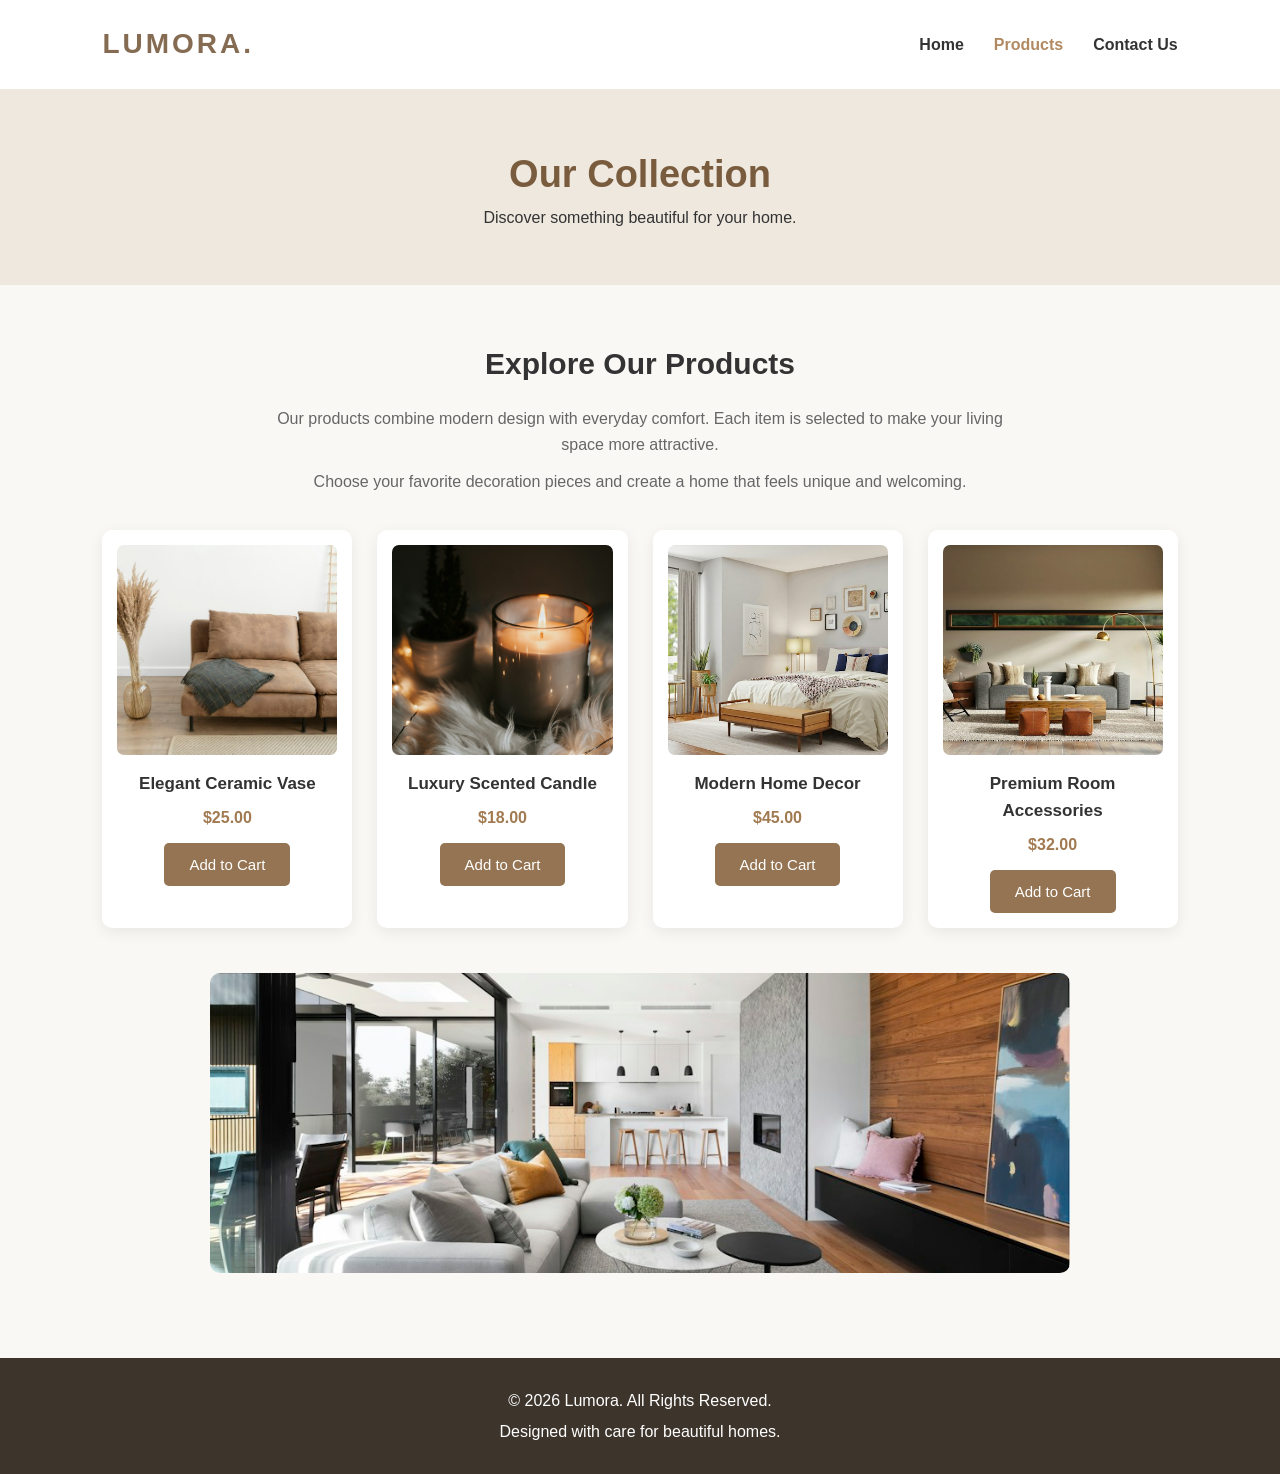
==== products.html @ d377a308 "first commit" ====
<!DOCTYPE html>
<html lang="en">
<head>
    <meta charset="UTF-8">
    <meta name="viewport" content="width=device-width, initial-scale=1.0">
    <title>Lumora | Products</title>
    <link rel="stylesheet" href="style.css">
</head>

<body>
    <!-- Student Name: YOUR NAME | Student ID: YOUR ID -->

    <header>
        <nav class="navbar">
            <a href="index.html" class="logo">LUMORA.</a>

            <ul class="nav-links">
                <li><a href="index.html">Home</a></li>
                <li><a class="active" href="products.html">Products</a></li>
                <li><a href="contact.html">Contact Us</a></li>
            </ul>
        </nav>
    </header>

    <main>
        <section class="page-banner">
            <h1>Our Collection</h1>
            <p>Discover something beautiful for your home.</p>
        </section>

        <section class="product-section">
            <h2>Explore Our Products</h2>

            <p>
                Our products combine modern design with everyday comfort.
                Each item is selected to make your living space more attractive.
            </p>

            <p>
                Choose your favorite decoration pieces and create
                a home that feels unique and welcoming.
            </p>

            <div class="product-grid">

                <div class="product-card">
                    <img src="image 3.jpeg"
                         alt="Decorative ceramic vase">
                    <h3>Elegant Ceramic Vase</h3>
                    <p>$25.00</p>
                    <button onclick="addToCart('Elegant Ceramic Vase')">
                        Add to Cart
                    </button>
                </div>

                <div class="product-card">
                    <img src="image 4.jpeg"
                         alt="Decorative candle">
                    <h3>Luxury Scented Candle</h3>
                    <p>$18.00</p>
                    <button onclick="addToCart('Luxury Scented Candle')">
                        Add to Cart
                    </button>
                </div>

                <div class="product-card">
                    <img src="image 5.jpeg"
                         alt="Modern home furniture">
                    <h3>Modern Home Decor</h3>
                    <p>$45.00</p>
                    <button onclick="addToCart('Modern Home Decor')">
                        Add to Cart
                    </button>
                </div>

                <div class="product-card">
                    <img src="image 6.jpeg"
                         alt="Decorative interior accessories">
                    <h3>Premium Room Accessories</h3>
                    <p>$32.00</p>
                    <button onclick="addToCart('Premium Room Accessories')">
                        Add to Cart
                    </button>
                </div>

            </div>

            <img class="collection-image"
                 src="image 7.jpeg"
                 alt="Beautiful home decoration collection">
        </section>
    </main>

    <footer>
        <p>©️ 2026 Lumora. All Rights Reserved.</p>
        <p>Designed with care for beautiful homes.</p>
    </footer>

    <script src="script.js"></script>
</body>
</html>
---- style.css ----
/* GENERAL SETTINGS */
* {
    margin: 0;
    padding: 0;
    box-sizing: border-box;
}

body {
    font-family: Arial, sans-serif;
    background-color: #faf8f5;
    color: #333;
    line-height: 1.6;
}

img {
    max-width: 100%;
    display: block;
}

/* HEADER AND NAVIGATION */
.navbar {
    background-color: #fff;
    padding: 22px 8%;
    display: flex;
    justify-content: space-between;
    align-items: center;
    box-shadow: 0 2px 10px rgba(0,0,0,0.05);
}

.logo {
    font-size: 28px;
    font-weight: bold;
    letter-spacing: 3px;
    color: #856b52;
    text-decoration: none;
}

.nav-links {
    display: flex;
    gap: 30px;
    list-style: none;
}

.nav-links a {
    text-decoration: none;
    color: #333;
    font-weight: 600;
    transition: 0.3s;
}

.nav-links a:hover,
.nav-links a.active {
    color: #b18a62;
}

/* HOME PAGE - FLEXBOX */
.hero {
    display: flex;
    align-items: center;
    justify-content: space-between;
    gap: 40px;
    padding: 65px 8%;
    min-height: 500px;
    background-color: #eee8df;
}

.hero-text {
    flex: 1;
}

.hero-text h1 {
    font-size: 48px;
    line-height: 1.2;
    margin: 15px 0;
}

.hero-text h1 span {
    color: #a77d54;
}

.hero-text p {
    margin-bottom: 15px;
    color: #555;
}

.small-title {
    letter-spacing: 3px;
    font-weight: bold;
    color: #a77d54;
}

.hero-image {
    flex: 1;
}

.hero-image img {
    width: 100%;
    height: 360px;
    object-fit: cover;
    border-radius: 12px;
}

/* BUTTONS */
button {
    background-color: #947453;
    color: white;
    padding: 13px 25px;
    border: none;
    border-radius: 5px;
    margin-top: 12px;
    cursor: pointer;
    font-size: 15px;
    transition: 0.3s;
}

button:hover {
    background-color: #604b36;
    transform: translateY(-2px);
}

/* FEATURED SECTION */
.featured {
    text-align: center;
    padding: 65px 10%;
}

.featured h2,
.product-section h2 {
    font-size: 30px;
    margin-bottom: 18px;
}

.featured p,
.product-section > p {
    margin: 12px auto;
    max-width: 750px;
    color: #666;
}

.feature-image {
    width: 75%;
    height: 320px;
    object-fit: cover;
    margin: 30px auto 0;
    border-radius: 10px;
}

/* INNER PAGE BANNER */
.page-banner {
    background-color: #eee8df;
    text-align: center;
    padding: 55px 20px;
}

.page-banner h1 {
    font-size: 38px;
    color: #795c3e;
}

/* PRODUCTS PAGE - CSS GRID */
.product-section {
    padding: 55px 8%;
    text-align: center;
}

.product-grid {
    display: grid;
    grid-template-columns: repeat(4, 1fr);
    gap: 25px;
    margin-top: 35px;
}

.product-card {
    background-color: white;
    padding: 15px;
    border-radius: 10px;
    box-shadow: 0 4px 15px rgba(0,0,0,0.07);
}

.product-card img {
    width: 100%;
    height: 210px;
    object-fit: cover;
    border-radius: 7px;
}

.product-card h3 {
    margin-top: 15px;
    font-size: 17px;
}

.product-card p {
    color: #a17a51;
    font-weight: bold;
    margin-top: 8px;
}

.collection-image {
    width: 80%;
    height: 300px;
    object-fit: cover;
    margin: 45px auto 0;
    border-radius: 10px;
}

/* CONTACT PAGE */
.contact-section {
    padding: 55px 8%;
    display: grid;
    grid-template-columns: 1fr 1fr;
    gap: 40px;
}

.contact-info p {
    margin: 15px 0;
    color: #555;
}

.contact-info img {
    width: 100%;
    height: 230px;
    object-fit: cover;
    border-radius: 10px;
    margin: 20px 0;
}

.contact-form {
    background-color: white;
    padding: 30px;
    border-radius: 10px;
    box-shadow: 0 4px 15px rgba(0,0,0,0.07);
}

.contact-form h2 {
    margin-bottom: 20px;
}

.contact-form label {
    display: block;
    margin-top: 15px;
    font-weight: bold;
}

.contact-form input,
.contact-form textarea {
    width: 100%;
    padding: 12px;
    margin-top: 8px;
    border: 1px solid #ddd;
    border-radius: 5px;
    font-size: 15px;
}

.contact-form textarea {
    height: 120px;
    resize: vertical;
}

.contact-extra-image {
    grid-column: 1 / -1;
    width: 75%;
    height: 280px;
    object-fit: cover;
    margin: 10px auto;
    border-radius: 10px;
}

/* FOOTER */
footer {
    background-color: #3d342c;
    color: white;
    text-align: center;
    padding: 25px;
    margin-top: 30px;
}

footer p {
    margin: 5px;
}

/* RESPONSIVE DESIGN */
@media (max-width: 850px) {
    .product-grid {
        grid-template-columns: repeat(2, 1fr);
    }

    .hero {
        flex-direction: column;
    }

    .hero-text,
    .hero-image {
        width: 100%;
    }
}

@media (max-width: 600px) {
    .navbar {
        flex-direction: column;
        gap: 15px;
    }

    .nav-links {
        gap: 15px;
        flex-wrap: wrap;
        justify-content: center;
    }

    .hero-text h1 {
        font-size: 34px;
    }

    .product-grid {
        grid-template-columns: 1fr;
    }

    .contact-section {
        grid-template-columns: 1fr;
    }

    .contact-extra-image {
        grid-column: auto;
        width: 100%;
    }

    .feature-image {
        width: 100%;
    }
}
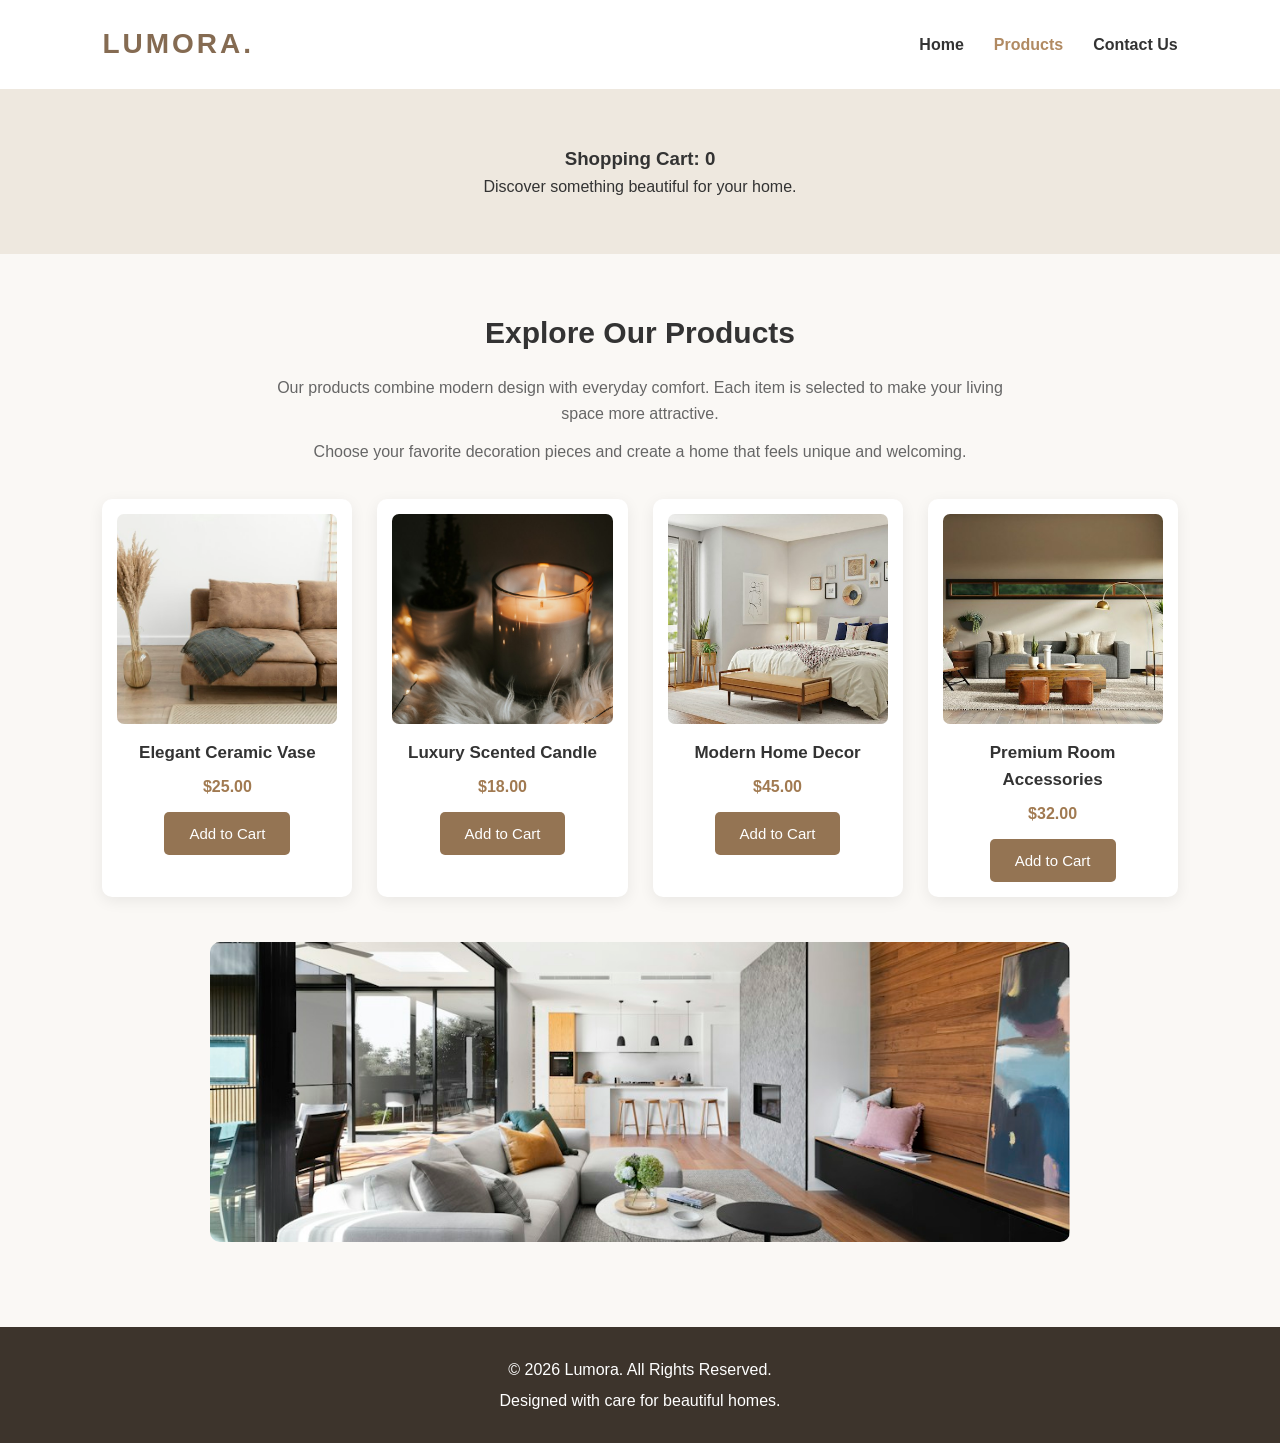
==== commit ad476d52: "Improve products page content" ====
--- a/products.html
+++ b/products.html
@@ -24,7 +24,7 @@
 
     <main>
         <section class="page-banner">
-            <h1>Our Collection</h1>
+            <h3>Shopping Cart: <span id="cart-count">0</span></h3>
             <p>Discover something beautiful for your home.</p>
         </section>
 
--- a/style.css
+++ b/style.css
@@ -58,7 +58,7 @@
     display: flex;
     align-items: center;
     justify-content: space-between;
-    gap: 40px;
+    gap: 30px;
     padding: 65px 8%;
     min-height: 500px;
     background-color: #eee8df;
